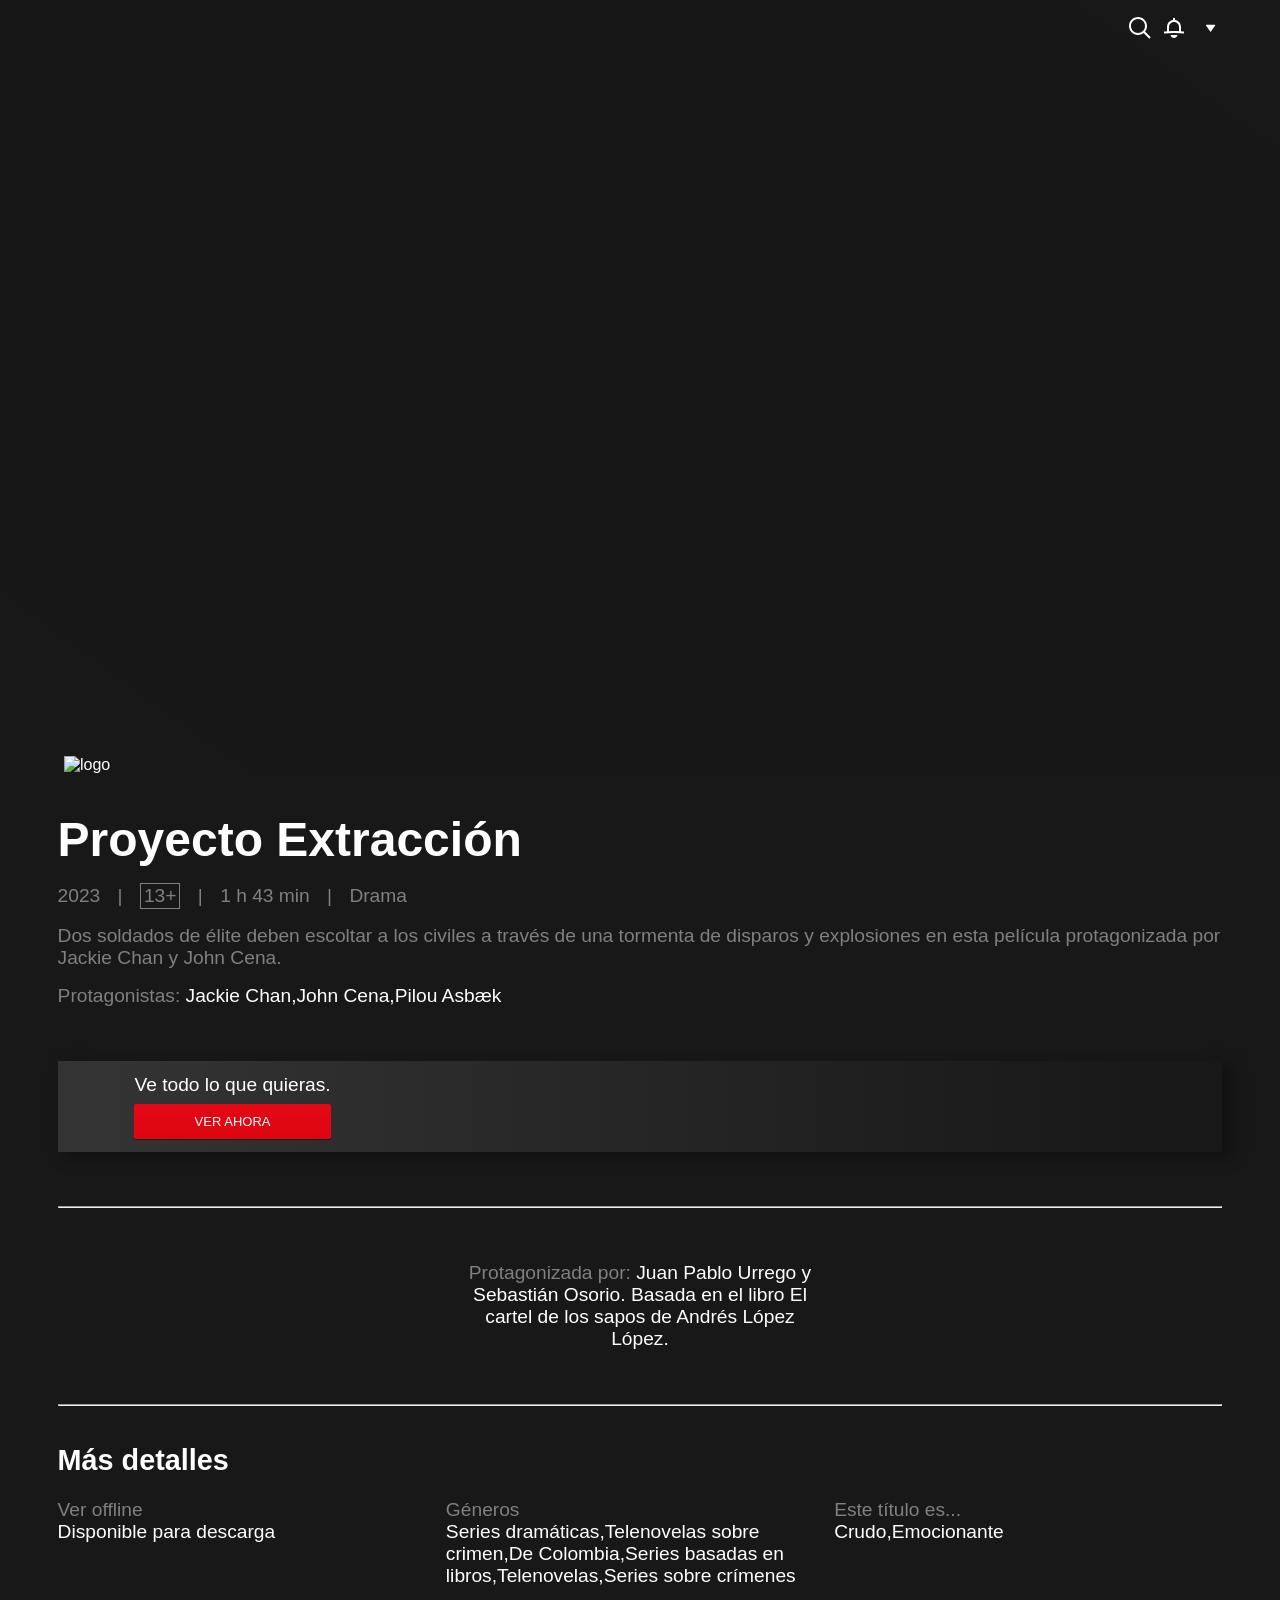
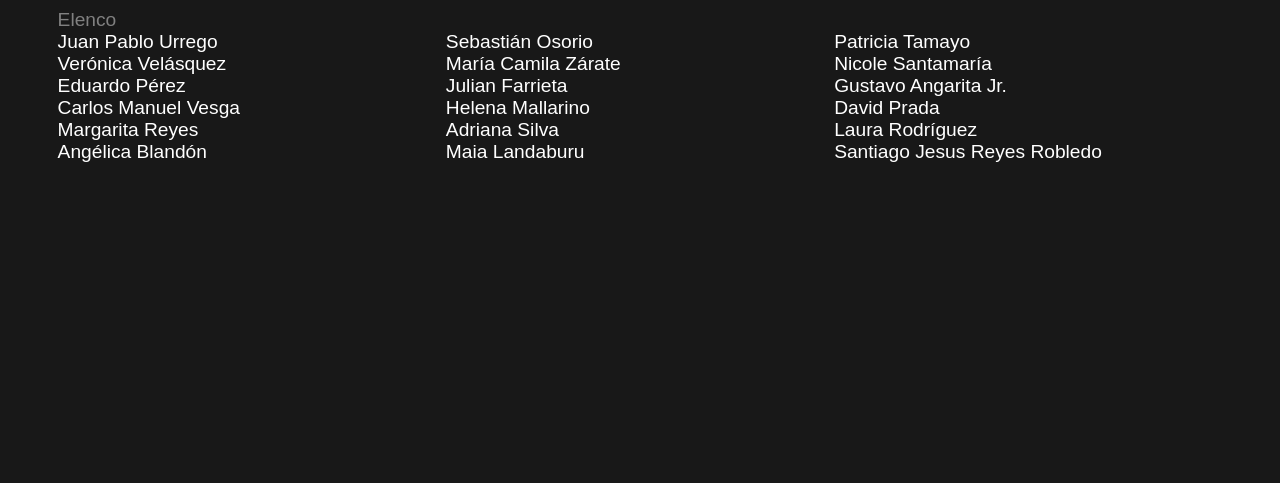
==== proyecto.html @ 5077a9f5 "first commit" ====
<!DOCTYPE html>
<html lang="es">

<head>
  <meta charset="UTF-8" />
  <meta name="viewport" content="width=device-width, initial-scale=1.0" />
  <title>El cartel de la IEVE</title>
  <link rel="stylesheet" href="proyecto.css" />
  <link rel="shortcut icon"
    href="https://firebasestorage.googleapis.com/v0/b/fb-picporter.appspot.com/o/documentos%2F2.png?alt=media&token=4add8775-7f44-4ea8-8dad-2e2d9b46c926"
    type="image/x-icon" />
</head>

<body>
  <nav id="navbar">
    <a href="./Grid.html">
      <img
        src="https://firebasestorage.googleapis.com/v0/b/fb-picporter.appspot.com/o/documentos%2F2.png?alt=media&token=4add8775-7f44-4ea8-8dad-2e2d9b46c926"
        alt="" class="img" id="miImagen" />
    </a>
    <div>
      <svg width="24" height="24" viewBox="0 0 24 24" fill="none" xmlns="http://www.w3.org/2000/svg"
        class="search-icon ltr-0 e1mhci4z1" data-name="MagnifyingGlass" aria-hidden="true">
        <path fill-rule="evenodd" clip-rule="evenodd"
          d="M17 10C17 13.866 13.866 17 10 17C6.13401 17 3 13.866 3 10C3 6.13401 6.13401 3 10 3C13.866 3 17 6.13401 17 10ZM15.6177 17.0319C14.078 18.2635 12.125 19 10 19C5.02944 19 1 14.9706 1 10C1 5.02944 5.02944 1 10 1C14.9706 1 19 5.02944 19 10C19 12.125 18.2635 14.078 17.0319 15.6177L22.7071 21.2929L21.2929 22.7071L15.6177 17.0319Z"
          fill="currentColor"></path>
      </svg>
      <svg width="24" height="24" viewBox="0 0 24 24" fill="none" xmlns="http://www.w3.org/2000/svg"
        class="ltr-0 e1mhci4z1" data-name="Bell" aria-hidden="true">
        <path fill-rule="evenodd" clip-rule="evenodd"
          d="M13.0002 4.07092C16.3924 4.55624 19 7.4736 19 11V15.2538C20.0489 15.3307 21.0851 15.4245 22.1072 15.5347L21.8928 17.5232C18.7222 17.1813 15.4092 17 12 17C8.59081 17 5.27788 17.1813 2.10723 17.5232L1.89282 15.5347C2.91498 15.4245 3.95119 15.3307 5.00003 15.2538V11C5.00003 7.47345 7.60784 4.55599 11.0002 4.07086V2H13.0002V4.07092ZM17 15.1287V11C17 8.23858 14.7614 6 12 6C9.2386 6 7.00003 8.23858 7.00003 11V15.1287C8.64066 15.0437 10.3091 15 12 15C13.691 15 15.3594 15.0437 17 15.1287ZM8.62593 19.3712C8.66235 20.5173 10.1512 22 11.9996 22C13.848 22 15.3368 20.5173 15.3732 19.3712C15.3803 19.1489 15.1758 19 14.9533 19H9.0458C8.82333 19 8.61886 19.1489 8.62593 19.3712Z"
          fill="currentColor"></path>
      </svg>
      <img
        src="https://occ-0-3359-3934.1.nflxso.net/dnm/api/v6/K6hjPJd6cR6FpVELC5Pd6ovHRSk/AAAABS5zyiA_uDE4vs9AaQKq7KpZzp9enMkWlZ8tEAVdupwBwH-xsA7pN7Y3cUUYWGtKARFEBN-mUEpPigEi2COFrSUSp7tf3zE.png?r=bd7"
        alt="" />
      <svg xmlns="http://www.w3.org/2000/svg" width="24" height="24" viewBox="0 0 24 24"
        style="fill: rgba(255, 255, 255, 1); width: 0.7pc">
        <path d="M11.178 19.569a.998.998 0 0 0 1.644 0l9-13A.999.999 0 0 0 21 5H3a1.002 1.002 0 0 0-.822 1.569l9 13z">
        </path>
      </svg>
    </div>
  </nav>
  <section class="Sec1" id="Sec1">
    <video
      src="https://firebasestorage.googleapis.com/v0/b/fb-react-e2e7c.appspot.com/o/lv_0_20230823105553.mp4?alt=media&token=c137b64b-dfb8-419a-9013-8dc58aa92690"
      type="video/mp4" class="video" autoplay loop id="video"></video></video>
    <img
      src="https://occ-0-1462-3934.1.nflxso.net/dnm/api/v6/tx1O544a9T7n8Z_G12qaboulQQE/AAAABZDBdWV-F5RzQpmknpsBKVrGt4aN4CyfS4WKlzWlHDO2ktDhJou5qav6a9lVqwLCSUFujM0SSu4YoSFs3g7BoqsKhf-ZG2jJrv-8n-fvrKw.webp?r=1da"
      alt="logo" id="play" />
  </section>
  <section class="Sec2">
    <br>
    <h1>Proyecto Extracción</h1>
    <div class="clasifi">
      <span>2023</span>
      <span>|</span>
      <span class="span">13+</span>
      <span>|</span>
      <span>1 h 43 min</span>
      <span>|</span>
      <span>Drama</span>
    </div>
    <p style="color: gray">
      Dos soldados de élite deben escoltar a los civiles a través de una tormenta de disparos y explosiones en esta
      película protagonizada por Jackie Chan y John Cena.
    </p>
    <p>
      <span class="pro">Protagonistas:</span> Jackie Chan,John Cena,Pilou Asbæk
    </p>
    <br />
    <div class="more">
      <img
        src="https://firebasestorage.googleapis.com/v0/b/fb-picporter.appspot.com/o/documentos%2F2.png?alt=media&token=4add8775-7f44-4ea8-8dad-2e2d9b46c926"
        alt="" class="img" />
      <div>
        <p>Ve todo lo que quieras.</p>
        <button class="uni">VER AHORA</button>
      </div>
    </div>
    <br />
    <hr />
    <br />

    <div class="Prota">
      <p>
        <span style="color: gray">Protagonizada por:</span> Juan Pablo Urrego
        y Sebastián Osorio. Basada en el libro El cartel de los sapos de
        Andrés López López.
      </p>
    </div>
    <br />
    <hr />
    <div>
      <br />

      <div style="width: 100%">
        <h2>Más detalles</h2>
        <br />
        <div class="Grid">
          <p>
            <span style="color: gray">Ver offline</span> <br />
            Disponible para descarga
          </p>

          <p>
            <span style="color: gray">Géneros</span> <br />
            Series dramáticas,Telenovelas sobre crimen,De Colombia,Series
            basadas en libros,Telenovelas,Series sobre crímenes
          </p>
          <p>
            <span style="color: gray">Este título es...</span> <br />
            Crudo,Emocionante
          </p>
        </div>
        <br />
        <p style="color: gray">Elenco</p>
        <div class="Grid">
          <span>Juan Pablo Urrego</span>
          <span>Sebastián Osorio</span>
          <span>Patricia Tamayo</span>
          <span>Verónica Velásquez</span>
          <span>María Camila Zárate</span>
          <span>Nicole Santamaría</span>
          <span>Eduardo Pérez</span>
          <span>Julian Farrieta</span>
          <span>Gustavo Angarita Jr.</span>
          <span>Carlos Manuel Vesga</span>
          <span>Helena Mallarino</span>
          <span>David Prada</span>
          <span>Margarita Reyes</span>
          <span>Adriana Silva</span>
          <span>Laura Rodríguez</span>
          <span>Angélica Blandón</span>
          <span>Maia Landaburu</span>
          <span>Santiago Jesus Reyes Robledo</span>
        </div>
      </div>
    </div>
  </section>
  <footer style="height: 20pc"></footer>
  <script src="./proyecto.js"></script>
  <script>

  </script>
</body>

</html>
---- proyecto.css ----
* {
  margin: 0;
  padding: 0;
}
body {
  background: #181818;
  color: white;
  font-family: sans-serif;
}
nav {
  display: flex;
  align-items: center;
  justify-content: space-between;
  padding: 1pc 4pc;
  position: fixed;
  top: 0;
  left: 0;
  width: 90%;
  z-index: 2;
  transition: background-color 0.3s ease-in-out;
  background-color: transparent;
}

nav div {
  display: flex;
  align-items: center;
  gap: 0.6pc;
}

.img {
  width: 4pc;
}
.init {
  font-size: 13px;
  padding: 9px 12px;
  border: 1px solid white;
  border-radius: 2px;
  background-color: transparent;
  color: white;
}
.uni {
  font-size: 13px;
  padding: 9px 12px;
  border: 1px solid #e50914;
  border-radius: 2px;
  background-color: #e50914;
  background-image: linear-gradient(180deg, #e50914, #db0510);
  box-shadow: 0 1px 0 rgba(0, 0, 0, 0.45);
  color: #fff;
}
.Sec1 {
  position: relative;
  background-image: linear-gradient(
      36deg,
      #181818 10%,
      hsla(0, 0%, 9%, 0.98) 20%,
      hsla(0, 0%, 9%, 0.97) 25%,
      hsla(0, 0%, 9%, 0.95) 35%,
      hsla(0, 0%, 9%, 0.94) 40%,
      hsla(0, 0%, 9%, 0.92) 45%,
      hsla(0, 0%, 9%, 0.9) 50%,
      hsla(0, 0%, 9%, 0.87) 55%,
      hsla(0, 0%, 9%, 0.82) 60%,
      hsla(0, 0%, 9%, 0.75) 65%,
      hsla(0, 0%, 9%, 0.63) 70%,
      hsla(0, 0%, 9%, 0.45) 75%,
      hsla(0, 0%, 9%, 0.27) 80%,
      hsla(0, 0%, 9%, 0.15) 85%,
      hsla(0, 0%, 9%, 0.08) 90%,
      hsla(0, 0%, 9%, 0.03) 95%,
      hsla(0, 0%, 9%, 0)
    ),
    url("https://occ-0-3359-3933.1.nflxso.net/dnm/api/v6/6AYY37jfdO6hpXcMjf9Yu5cnmO0/AAAABesUfqGyG9c54e0RkI7r3Tw6z8S6mVlSx1R9cqVvKC844KFMIs_QuisDgF7aXmrTEgLYUMIJl-onI-IZnD3yxWKZkiq4Hr3tUPVi.jpg?r=ea7");
  background-size: 100%;
  background-position: top;
  background-repeat: no-repeat;
  height: 86vh;
}
.Sec1 img {
  width: 35%;
  position: absolute;
  bottom: 0pc;
  left: 4rem;
}
.Sec2 {
  padding: 0 3.6pc;
  display: flex;
  flex-direction: column;
  gap: 1pc;
  font-size: 1.2pc;
}
.Sec2 h1 {
  font-size: 3pc;
}
.span {
  border: 1px solid gray;
  padding: 1px 3px;
}
.clasifi {
  display: flex;
  align-items: center;
  justify-content: space-between;
  width: 30%;
  color: gray;
}
.pro {
  color: gray;
}
.more {
  display: flex;
  align-items: center;
  gap: 0.5pc;
  box-shadow: 8px 5px 16px 0 rgba(0, 0, 0, 0.37);
  background-image: linear-gradient(90deg, #333 5%, #181818 95%);
  padding: 0.8pc 0.3pc;
}
.more div {
  display: flex;
  flex-direction: column;
  gap: 0.5pc;
}
.Grid {
  display: grid;
  grid-template-columns: repeat(3, 1fr);
}
.imgCarteel {
  width: 30%;
}
.containerInfo {
  display: flex;
  align-items: center;
  gap: 1.6pc;
}
.Prota {
  display: flex;
  align-items: center;
  justify-content: center;
}
.Prota p {
  width: 30%;
  text-align: center;
}
.video {
  width: 100%;
  position: absolute;
  top: 0;
  opacity: 0;
  transition: all 0.6 ease-in-out;
  background: transparent;
  object-fit: cover;
}
@media (max-width: 600px) {
  nav {
    padding: 4px 0.6pc 4px 0;
  }
  .Sec1 {
    height: 26vh;
    background-image: linear-gradient(
        90deg,
        #181818 10%,
        hsla(0, 0%, 9%, 0.98) 20%,
        hsla(0, 0%, 9%, 0.97) 25%,
        hsla(0, 0%, 9%, 0.95) 35%,
        hsla(0, 0%, 9%, 0.94) 40%,
        hsla(0, 0%, 9%, 0.92) 45%,
        hsla(0, 0%, 9%, 0.9) 50%,
        hsla(0, 0%, 9%, 0.87) 55%,
        hsla(0, 0%, 9%, 0.82) 60%,
        hsla(0, 0%, 9%, 0.75) 65%,
        hsla(0, 0%, 9%, 0.63) 70%,
        hsla(0, 0%, 9%, 0.45) 75%,
        hsla(0, 0%, 9%, 0.27) 80%,
        hsla(0, 0%, 9%, 0.15) 85%,
        hsla(0, 0%, 9%, 0.08) 90%,
        hsla(0, 0%, 9%, 0.03) 95%,
        hsla(0, 0%, 9%, 0)
      ),
      url("https://occ-0-3359-3933.1.nflxso.net/dnm/api/v6/6AYY37jfdO6hpXcMjf9Yu5cnmO0/AAAABesUfqGyG9c54e0RkI7r3Tw6z8S6mVlSx1R9cqVvKC844KFMIs_QuisDgF7aXmrTEgLYUMIJl-onI-IZnD3yxWKZkiq4Hr3tUPVi.jpg?r=ea7 ");
  }
  .Sec1 img {
    width: 50%;
  }
  .clasifi {
    width: 80%;
  }
  .Sec2 h1 {
    font-size: 2pc;
  }
  .Sec2 {
    font-size: 1pc;
    padding: 0 1.6pc;
  }
  .containerInfo {
    flex-direction: column;
  }
  .imgCarteel {
    width: 100%;
  }
  .Grid {
    grid-template-columns: repeat(2, 1fr);
    gap: 1pc;
  }
  .Prota p {
    width: 100%;
  }
}
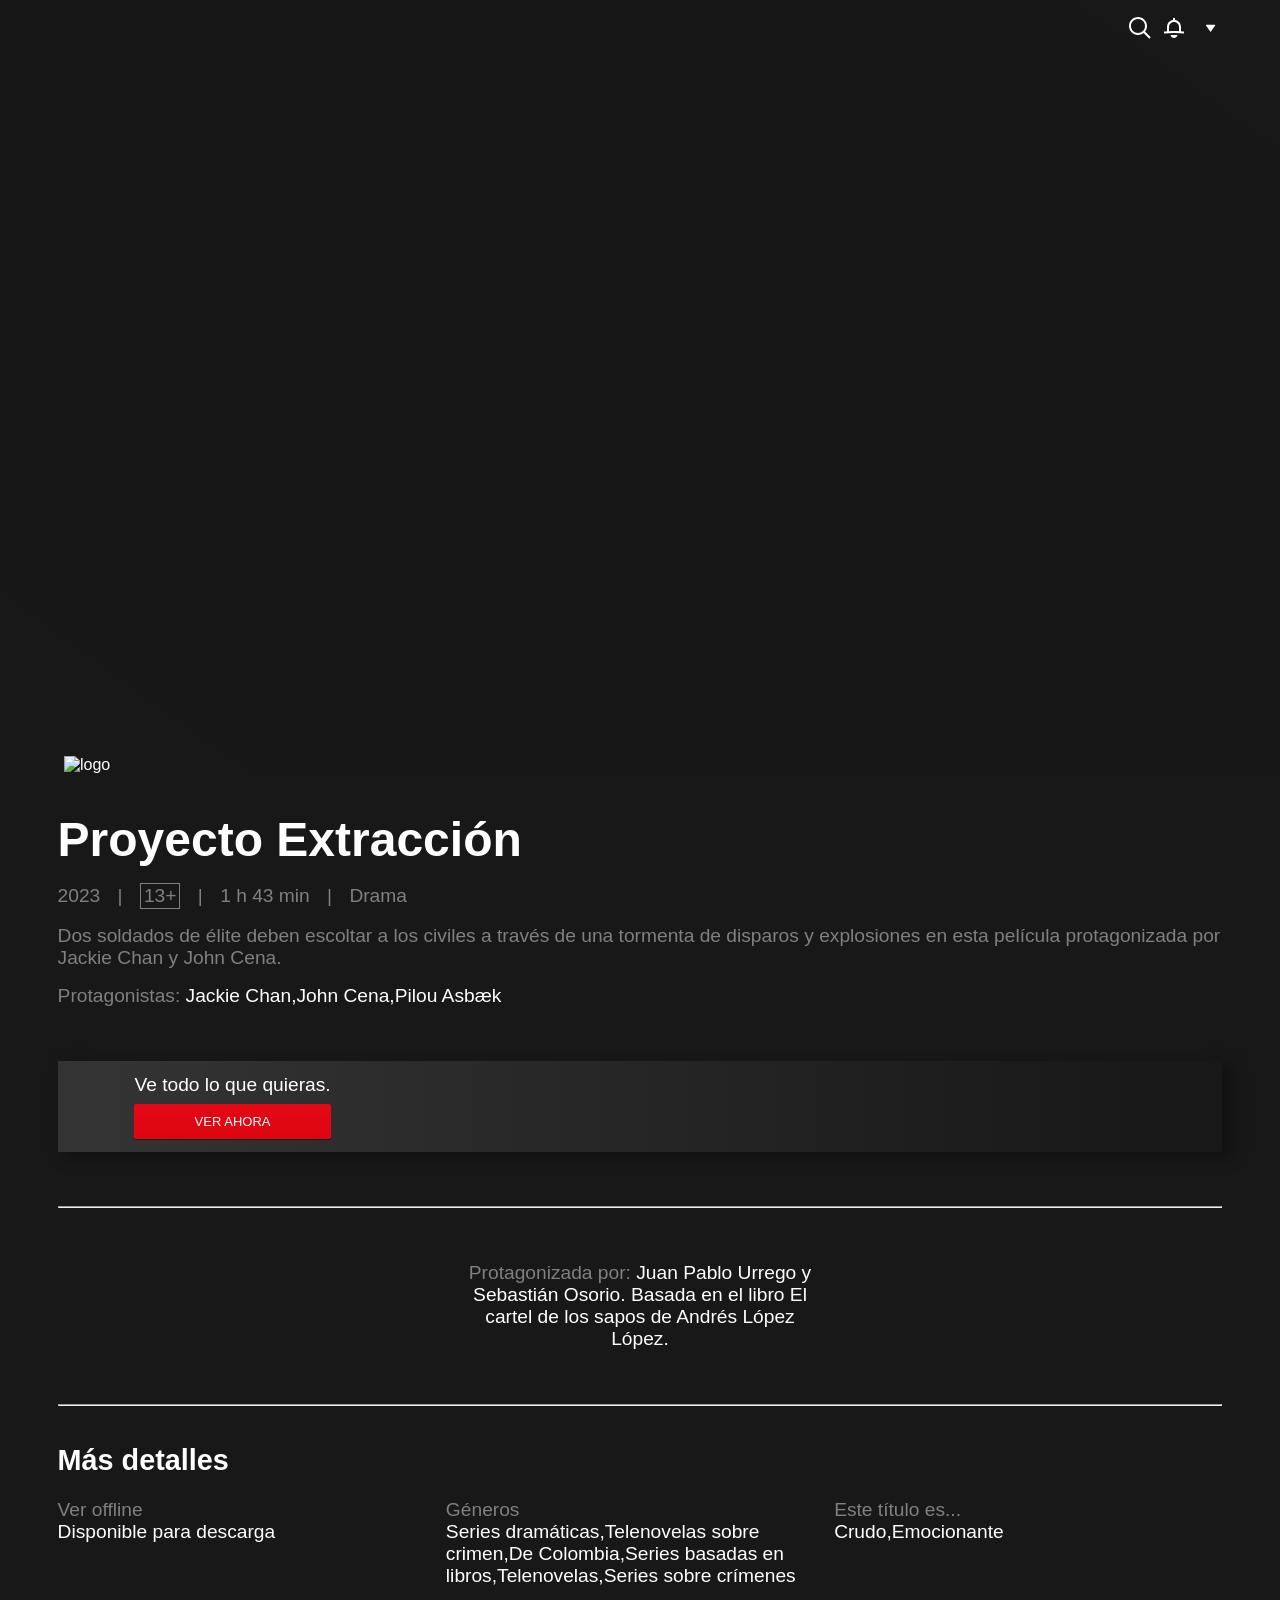
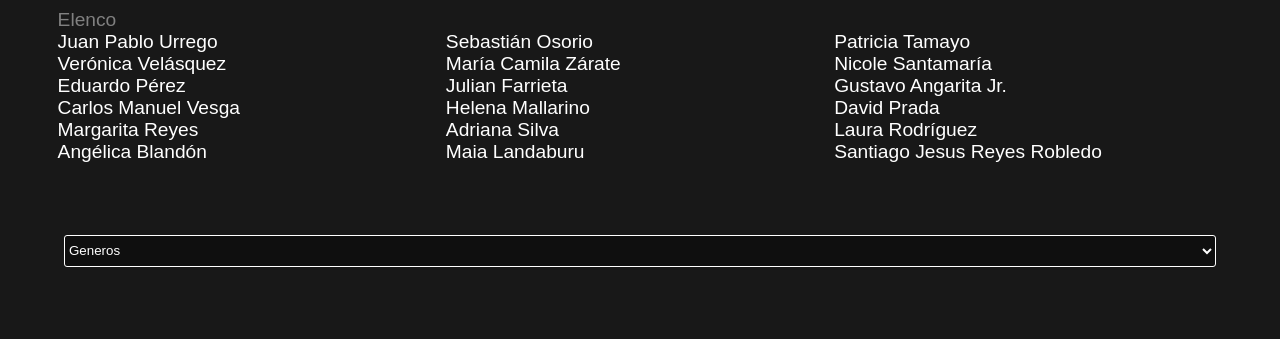
==== commit bdd6fad9: "Style corrections and completion of project documentation" ====
--- a/proyecto.html
+++ b/proyecto.html
@@ -138,10 +138,25 @@
       </div>
     </div>
   </section>
-  <footer style="height: 20pc"></footer>
+  <footer>
+    <select id="redirect-select">
+      <option value="">Generos</option>
+      <option value="terror">Terror</option>
+      <option value="anime">Anime</option>
+      <option value="cortos">Cortos</option>
+    </select>
+  </footer>
   <script src="./proyecto.js"></script>
   <script>
+    const selectElement = document.getElementById("redirect-select");
 
+    selectElement.addEventListener("change", () => {
+      const selectedOption = selectElement.value;
+      if (selectedOption) {
+        const url = selectedOption + ".html"; // Cambia la extensión según tu configuración
+        window.location.href = url;
+      }
+    });
   </script>
 </body>
 
--- a/proyecto.css
+++ b/proyecto.css
@@ -204,3 +204,19 @@
     width: 100%;
   }
 }
+footer {
+  height: 11pc;
+  display: flex;
+  /* width: 101%; */
+  align-items: center;
+  justify-content: center;
+}
+
+footer select {
+  width: 90%;
+  height: 2pc;
+  background: #00000063;
+  border: 1px solid white;
+  border-radius: 3px;
+  color: white;
+}
